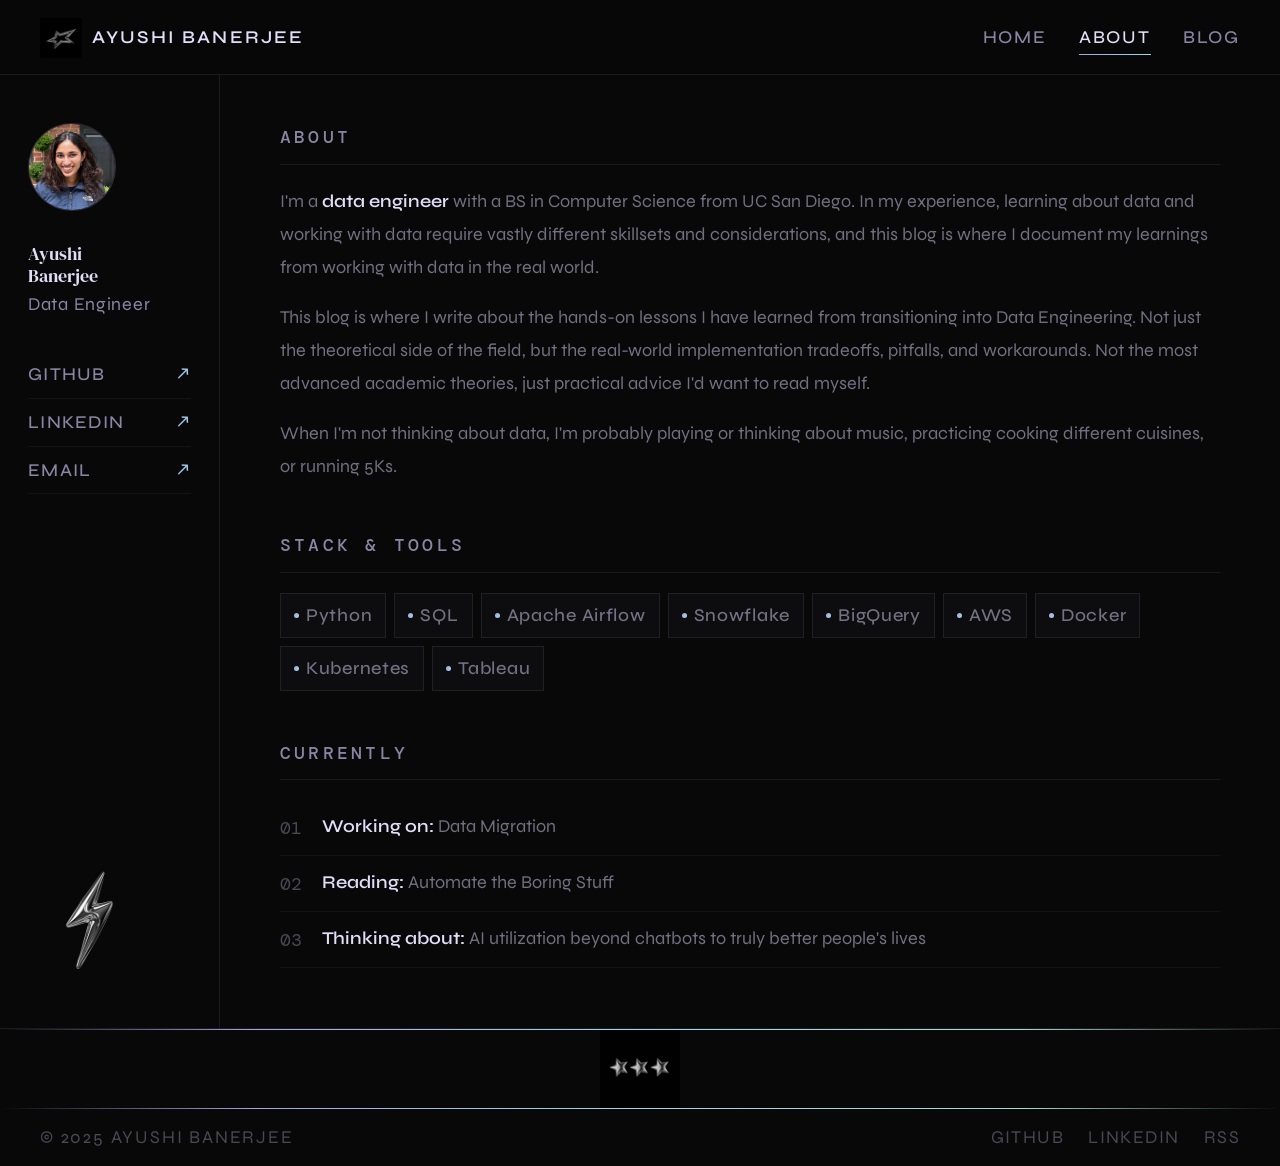
==== about.html @ 38a26781 "Tagging corrections" ====
<!DOCTYPE html>
<html lang="en">
<head>
  <meta charset="UTF-8">
  <meta name="viewport" content="width=device-width, initial-scale=1.0">
  <title>About — Ayushi Banerjee</title>
  <meta name="description" content="Insights from my journey into real-world data engineering applications.">
  <link rel="stylesheet" href="assets/style.css">
  <style>
    body { display: flex; flex-direction: column; min-height: 100vh; }
    main { flex: 1; }

    .about-layout {
      display: grid;
      grid-template-columns: 220px 1fr;
      min-height: calc(100vh - 57px - 96px);
    }

    /* LEFT SIDEBAR */
    .about-sidebar {
      border-right: 0.5px solid var(--border);
      padding: 48px 28px;
      display: flex;
      flex-direction: column;
      gap: 32px;
      position: relative;
    }

    .avatar-ring {
      width: 88px;
      height: 88px;
      border-radius: 50%;
      background: var(--bg-2);
      border: 0.5px solid rgba(180,176,215,0.2);
      display: flex;
      align-items: center;
      justify-content: center;
      overflow: hidden;
      position: relative;
    }

    /* Replace this with your actual photo:
       <img src="assets/images/avatar.jpg" style="width:100%;height:100%;object-fit:cover;"> */
    .avatar-placeholder {
      font-family: var(--font-display);
      font-size: 32px;
      color: var(--text-muted);
      font-style: italic;
    }

    .sidebar-name {
      font-family: var(--font-display);
      font-size: 18px;
      color: var(--text-primary);
      line-height: 1.2;
    }

    .sidebar-role {
      font-size: 18px;
      color: var(--text-muted);
      margin-top: 4px;
      letter-spacing: 0.04em;
    }

    .sidebar-links {
      display: flex;
      flex-direction: column;
      gap: 0;
    }

    .sidebar-link {
      display: flex;
      justify-content: space-between;
      align-items: center;
      padding: 9px 0;
      border-bottom: 0.5px solid var(--border-light);
      font-size: 18px;
      letter-spacing: 0.07em;
      color: var(--text-muted);
      text-transform: uppercase;
      font-weight: 500;
      transition: color 0.2s;
    }

    .sidebar-link:hover { color: var(--text-primary); }

    .sidebar-link .arr {
      background: linear-gradient(90deg, var(--iri-start), var(--iri-mid2));
      -webkit-background-clip: text;
      -webkit-text-fill-color: transparent;
      background-clip: text;
      font-size: 18px;
    }

    .sidebar-sigil {
      width: 100%;
      max-width: 120px;
      object-fit: contain;
      margin-top: auto;
      mix-blend-mode: screen;
    }

    /* RIGHT CONTENT */
    .about-content {
      padding: 48px 60px 60px;
      display: flex;
      flex-direction: column;
      gap: 48px;
    }

    .about-section {}

    .about-section-hd {
      font-family: var(--font-mono);
      font-size: 18px;
      font-weight: 500;
      letter-spacing: 0.18em;
      text-transform: uppercase;
      color: var(--text-muted);
      padding-bottom: 12px;
      border-bottom: 0.5px solid var(--border);
      margin-bottom: 20px;
    }

    .about-bio p {
      font-size: 18px;
      color: var(--text-secondary);
      line-height: 1.85;
    }

    .about-bio p + p { margin-top: 16px; }

    .about-bio strong {
      color: var(--text-primary);
      font-weight: 600;
    }

    /* STACK CHIPS */
    .chips {
      display: flex;
      flex-wrap: wrap;
      gap: 8px;
    }

    .chip {
      display: inline-flex;
      align-items: center;
      gap: 7px;
      background: var(--bg-2);
      border: 0.5px solid var(--border);
      padding: 7px 13px;
      font-size: 18px;
      font-weight: 500;
      color: var(--text-secondary);
      letter-spacing: 0.04em;
      transition: border-color 0.2s, color 0.2s;
    }

    .chip:hover {
      border-color: rgba(180,176,215,0.28);
      color: var(--text-primary);
    }

    .chip-dot {
      width: 5px;
      height: 5px;
      border-radius: 50%;
      background: linear-gradient(135deg, var(--iri-start), var(--iri-mid2));
      flex-shrink: 0;
    }

    /* NOW LIST */
    .now-list {
      display: flex;
      flex-direction: column;
    }

    .now-item {
      display: flex;
      gap: 20px;
      padding: 12px 0;
      border-bottom: 0.5px solid var(--border-light);
    }

    .now-num {
      font-family: var(--font-mono);
      font-size: 18px;
      color: var(--text-faint);
      min-width: 20px;
      padding-top: 2px;
    }

    .now-text {
      font-size: 18px;
      color: var(--text-secondary);
      line-height: 1.6;
    }

    .now-text strong { color: var(--text-primary); font-weight: 600; }
  </style>
</head>
<body>

  <nav class="nav">
    <a href="index.html" class="nav-logo">
      <img class="nav-logo-icon" src="assets/images/star.png" alt="">
      Ayushi Banerjee
    </a>
    <div class="nav-links">
      <a href="index.html">Home</a>
      <a href="about.html" class="active">About</a>
      <a href="blog.html">Blog</a>
    </div>
  </nav>

  <main>
    <div class="about-layout">

      <!-- SIDEBAR -->
      <aside class="about-sidebar">
        <div class="avatar-ring">
          <img src="assets/images/avatar.png" style="width:100%;height:100%;object-fit:cover;">
        </div>

        <div>
          <div class="sidebar-name">Ayushi<br>Banerjee</div>
          <div class="sidebar-role">Data Engineer</div>
        </div>

        <div class="sidebar-links">
          <a href="https://github.com/aybanerj" target="_blank" class="sidebar-link">
            GitHub <span class="arr">↗</span>
          </a>
          <a href="https://linkedin.com/in/ayushibanerjee" target="_blank" class="sidebar-link">
            LinkedIn <span class="arr">↗</span>
          </a>
          <a href="mailto:ayushib2019@gmail.com" class="sidebar-link">
            Email <span class="arr">↗</span>
          </a>
        </div>

        <img class="sidebar-sigil" src="assets/images/lightning.png" alt="">
      </aside>

      <!-- CONTENT -->
      <div class="about-content">

        <div class="about-section">
          <div class="about-section-hd">About</div>
          <div class="about-bio">
            <p>
              I'm a <strong>data engineer</strong> with a BS in Computer Science from UC San Diego. In my experience, learning about data and working with data require vastly different skillsets and considerations, and this blog is where I document my learnings from working with data in the real world.
            </p>
            <p>
              This blog is where I write about the hands-on lessons I have learned from transitioning into Data Engineering. Not just the theoretical side of the field, but the real-world implementation tradeoffs, pitfalls, and workarounds. Not the most advanced academic theories, just practical advice I'd want to read myself.
            </p>
            <p>
              When I'm not thinking about data, I'm probably playing or thinking about music, practicing cooking different cuisines, or running 5Ks.
            </p>
          </div>
        </div>

        <div class="about-section">
          <div class="about-section-hd">Stack &amp; tools</div>
          <div class="chips">
            <div class="chip"><div class="chip-dot"></div>Python</div>
            <div class="chip"><div class="chip-dot"></div>SQL</div>
            <div class="chip"><div class="chip-dot"></div>Apache Airflow</div>
            <div class="chip"><div class="chip-dot"></div>Snowflake</div>
            <div class="chip"><div class="chip-dot"></div>BigQuery</div>
            <div class="chip"><div class="chip-dot"></div>AWS</div>
            <div class="chip"><div class="chip-dot"></div>Docker</div>
            <div class="chip"><div class="chip-dot"></div>Kubernetes</div>
            <div class="chip"><div class="chip-dot"></div>Tableau</div>
          </div>
        </div>

        <div class="about-section">
          <div class="about-section-hd">Currently</div>
          <div class="now-list">
            <div class="now-item">
              <span class="now-num">01</span>
              <span class="now-text"><strong>Working on:</strong> Data Migration</span>
            </div>
            <div class="now-item">
              <span class="now-num">02</span>
              <span class="now-text"><strong>Reading:</strong> Automate the Boring Stuff</span>
            </div>
            <div class="now-item">
              <span class="now-num">03</span>
              <span class="now-text"><strong>Thinking about:</strong> AI utilization beyond chatbots to truly better people's lives</span>
            </div>
          </div>
        </div>

      </div>
    </div>
  </main>

  <footer>
    <div class="footer-chrome-bar">
      <img src="assets/images/footer.png" alt="">
    </div>
    <div class="footer-bottom">
      <span class="footer-copy">© 2025 Ayushi Banerjee</span>
      <div class="footer-links">
        <a href="https://github.com/yourusername" target="_blank">GitHub</a>
        <a href="https://linkedin.com/in/yourusername" target="_blank">LinkedIn</a>
        <a href="feed.xml">RSS</a>
      </div>
    </div>
  </footer>

</body>
</html>
---- assets/style.css ----
/* ============================================
   HANDS-ON DATA ENGINEERING — Ayushi Banerjee
   Global Stylesheet
   ============================================ */

@import url('https://fonts.googleapis.com/css2?family=DM+Serif+Display:ital@0;1&family=DM+Mono:wght@300;400;500&family=Syne:wght@400;500;600;700&display=swap');

/* --- CSS Variables --- */
:root {
  --bg:           #080809;
  --bg-2:         #0d0d10;
  --bg-3:         #111116;
  --border:       rgba(190, 185, 220, 0.10);
  --border-light: rgba(190, 185, 220, 0.06);
  --text-primary:   #e2def8;
  --text-secondary: rgba(200, 196, 226, 0.55);
  --text-muted:     rgba(180, 176, 215, 0.75);
  --text-faint:     rgba(195, 192, 222, 0.35);
  --iri-start: #a8a4e0;
  --iri-mid1:  #c4b8f0;
  --iri-mid2:  #9dd8e8;
  --iri-mid3:  #b8a8f0;
  --iri-end:   #a8d8d0;
  --font-display: 'DM Serif Display', Georgia, serif;
  --font-body:    'Syne', sans-serif;
  --font-mono:    'DM Mono', monospace;
}

/* --- Reset & Base --- */
*, *::before, *::after { box-sizing: border-box; margin: 0; padding: 0; }

html { scroll-behavior: smooth; }

body {
  background: var(--bg);
  color: var(--text-primary);
  font-family: var(--font-body);
  font-size: 18px;
  line-height: 1.6;
  -webkit-font-smoothing: antialiased;
  min-height: 100vh;
}

a { color: inherit; text-decoration: none; }
img { display: block; max-width: 100%; }

/* --- Iridescent Utilities --- */
.iri {
  background: linear-gradient(90deg, var(--iri-start), var(--iri-mid1), var(--iri-mid2), var(--iri-mid3), var(--iri-end));
  -webkit-background-clip: text;
  -webkit-text-fill-color: transparent;
  background-clip: text;
}

.iri-bar {
  height: 1px;
  background: linear-gradient(90deg,
    transparent 0%,
    var(--iri-start) 20%,
    var(--iri-mid2) 40%,
    var(--iri-mid1) 60%,
    var(--iri-end) 80%,
    transparent 100%
  );
}

/* --- Navigation --- */
.nav {
  display: flex;
  align-items: center;
  justify-content: space-between;
  padding: 16px 40px;
  border-bottom: 0.5px solid var(--border);
  position: sticky;
  top: 0;
  z-index: 100;
  background: rgba(8, 8, 9, 0.92);
  backdrop-filter: blur(12px);
  -webkit-backdrop-filter: blur(12px);
}

.nav-logo {
  display: flex;
  align-items: center;
  gap: 10px;
  font-family: var(--font-body);
  font-size: 18px;
  font-weight: 600;
  letter-spacing: 0.12em;
  color: var(--text-primary);
  text-transform: uppercase;
}

.nav-logo-icon {
  width: 42px;
  height: 42px;
  object-fit: fill;
  object-position: 0px 2px;
  border-radius: 2px;
}

.nav-links {
  display: flex;
  align-items: center;
  gap: 32px;
}

.nav-links a {
  font-size: 18px;
  font-weight: 500;
  letter-spacing: 0.10em;
  text-transform: uppercase;
  color: var(--text-muted);
  transition: color 0.2s;
  position: relative;
}

.nav-links a:hover,
.nav-links a.active {
  color: var(--text-primary);
}

.nav-links a.active::after {
  content: '';
  position: absolute;
  bottom: -4px;
  left: 0; right: 0;
  height: 1px;
  background: linear-gradient(90deg, var(--iri-start), var(--iri-mid2));
}

/* --- Footer --- */
footer {
  border-top: 0.5px solid var(--border);
  margin-top: auto;
}

.footer-chrome-bar {
  position: relative;
  height: 80px;
  overflow: hidden;
}

.footer-chrome-bar img {
  width: 100%;
  height: 100%;
  object-fit: contain;
  opacity: 0.8;
  object-position: center 35%;
}

.footer-chrome-bar::before,
.footer-chrome-bar::after {
  content: '';
  position: absolute;
  left: 0; right: 0;
  height: 1px;
  background: linear-gradient(90deg,
    transparent 0%, var(--iri-start) 20%,
    var(--iri-mid2) 50%, var(--iri-end) 80%, transparent 100%
  );
  z-index: 1;
}
.footer-chrome-bar::before { top: 0; }
.footer-chrome-bar::after  { bottom: 0; }

.footer-bottom {
  display: flex;
  justify-content: space-between;
  align-items: center;
  padding: 14px 40px;
}

.footer-copy {
  font-size: 18px;
  letter-spacing: 0.10em;
  color: var(--text-faint);
  text-transform: uppercase;
}

.footer-links {
  display: flex;
  gap: 24px;
}

.footer-links a {
  font-size: 18px;
  letter-spacing: 0.08em;
  color: var(--text-faint);
  text-transform: uppercase;
  transition: color 0.2s;
}

.footer-links a:hover { color: var(--text-muted); }

/* --- Tag Pill --- */
.tag {
  display: inline-block;
  font-size: 18px;
  font-weight: 500;
  letter-spacing: 0.12em;
  text-transform: uppercase;
  color: var(--text-muted);
  border: 0.5px solid rgba(180, 176, 215, 0.18);
  padding: 3px 9px;
  transition: border-color 0.2s, color 0.2s;
}

.tag:hover {
  color: var(--text-secondary);
  border-color: rgba(180, 176, 215, 0.35);
}

/* --- Section Label --- */
.section-label {
  font-size: 18px;
  font-weight: 600;
  letter-spacing: 0.18em;
  text-transform: uppercase;
  color: var(--text-muted);
}

/* --- Animations --- */
@keyframes fadeUp {
  from { opacity: 0; transform: translateY(18px); }
  to   { opacity: 1; transform: translateY(0); }
}

@keyframes shimmer {
  0%   { background-position: -200% center; }
  100% { background-position:  200% center; }
}

.fade-up {
  animation: fadeUp 0.7s ease both;
}
.fade-up-1 { animation-delay: 0.05s; }
.fade-up-2 { animation-delay: 0.15s; }
.fade-up-3 { animation-delay: 0.25s; }
.fade-up-4 { animation-delay: 0.35s; }
.fade-up-5 { animation-delay: 0.45s; }

/* --- Scrollbar --- */
::-webkit-scrollbar { width: 4px; }
::-webkit-scrollbar-track { background: var(--bg); }
::-webkit-scrollbar-thumb { background: rgba(180,176,215,0.2); border-radius: 2px; }
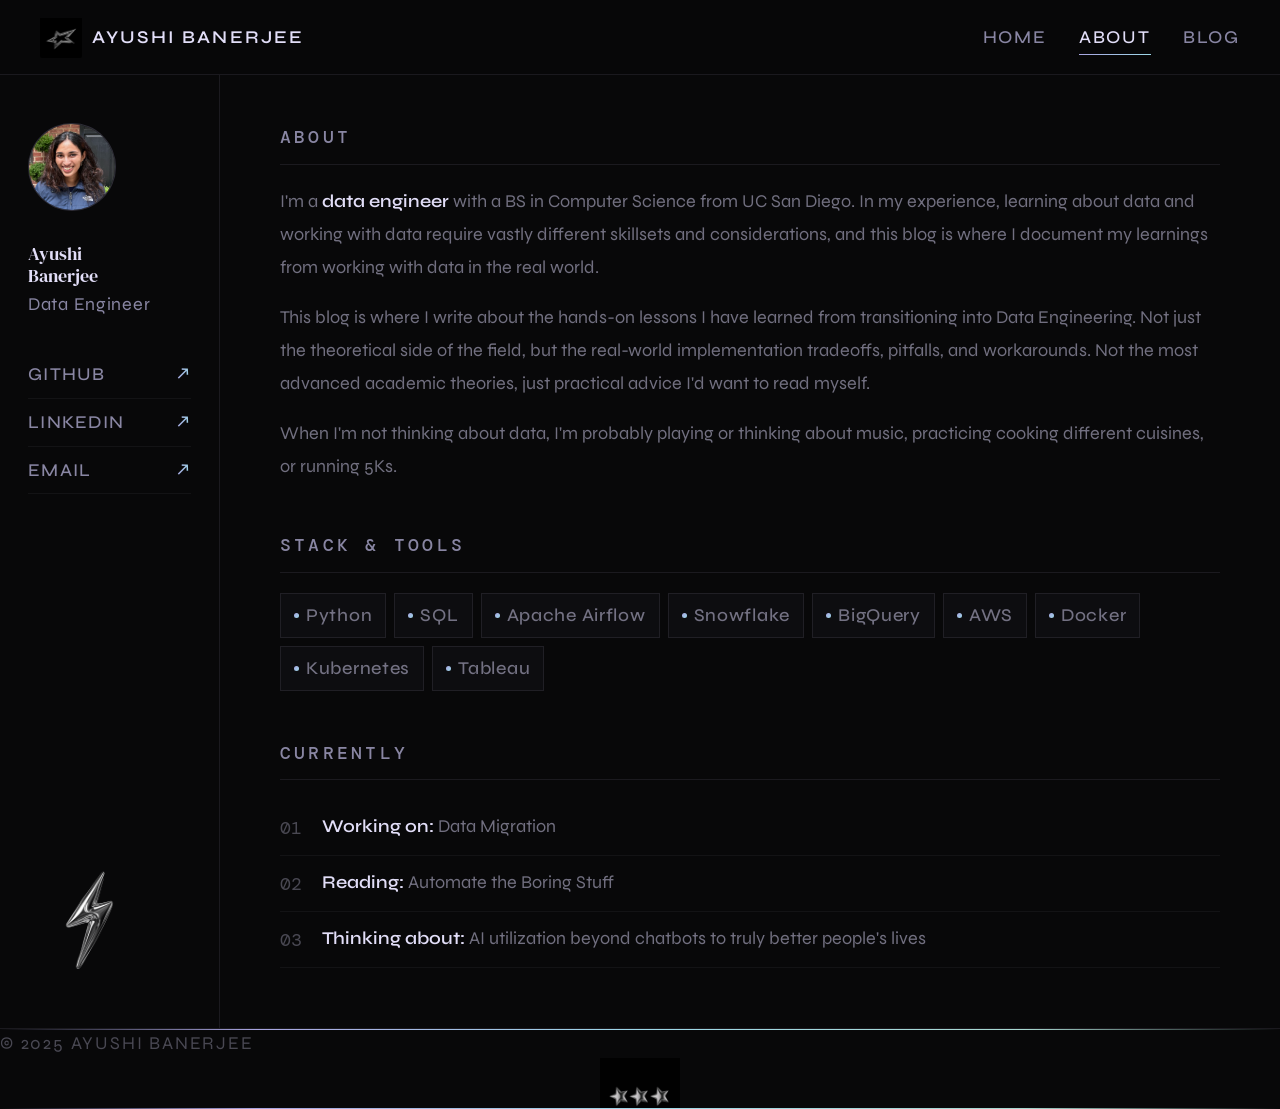
==== commit b9a00992: "Tagging corrections" ====
--- a/about.html
+++ b/about.html
@@ -299,14 +299,11 @@
 
   <footer>
     <div class="footer-chrome-bar">
+      <span class="footer-copy">© 2025 Ayushi Banerjee</span>
       <img src="assets/images/footer.png" alt="">
-    </div>
-    <div class="footer-bottom">
-      <span class="footer-copy">© 2025 Ayushi Banerjee</span>
       <div class="footer-links">
         <a href="https://github.com/yourusername" target="_blank">GitHub</a>
         <a href="https://linkedin.com/in/yourusername" target="_blank">LinkedIn</a>
-        <a href="feed.xml">RSS</a>
       </div>
     </div>
   </footer>
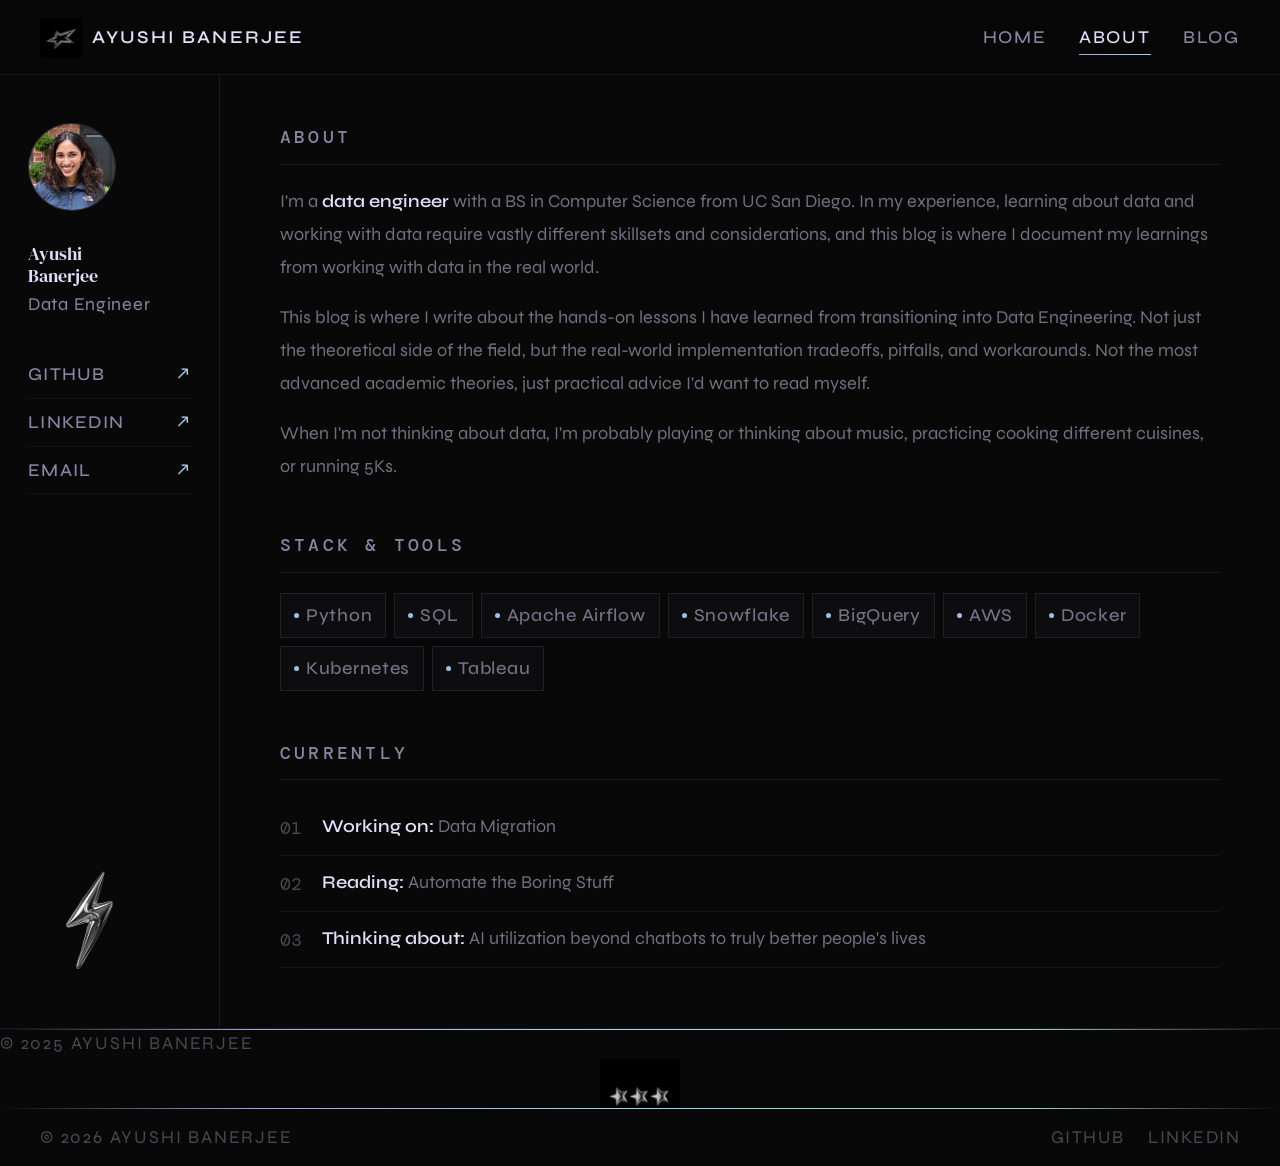
==== commit 6dd610c6: "Tagging corrections" ====
--- a/about.html
+++ b/about.html
@@ -301,9 +301,12 @@
     <div class="footer-chrome-bar">
       <span class="footer-copy">© 2025 Ayushi Banerjee</span>
       <img src="assets/images/footer.png" alt="">
+    </div>
+    <div class="footer-bottom">
+      <span class="footer-copy">© 2026 Ayushi Banerjee</span>
       <div class="footer-links">
-        <a href="https://github.com/yourusername" target="_blank">GitHub</a>
-        <a href="https://linkedin.com/in/yourusername" target="_blank">LinkedIn</a>
+        <a href="https://github.com/aybanerj" target="_blank">GitHub</a>
+        <a href="https://linkedin.com/in/ayushibanerjee" target="_blank">LinkedIn</a>
       </div>
     </div>
   </footer>
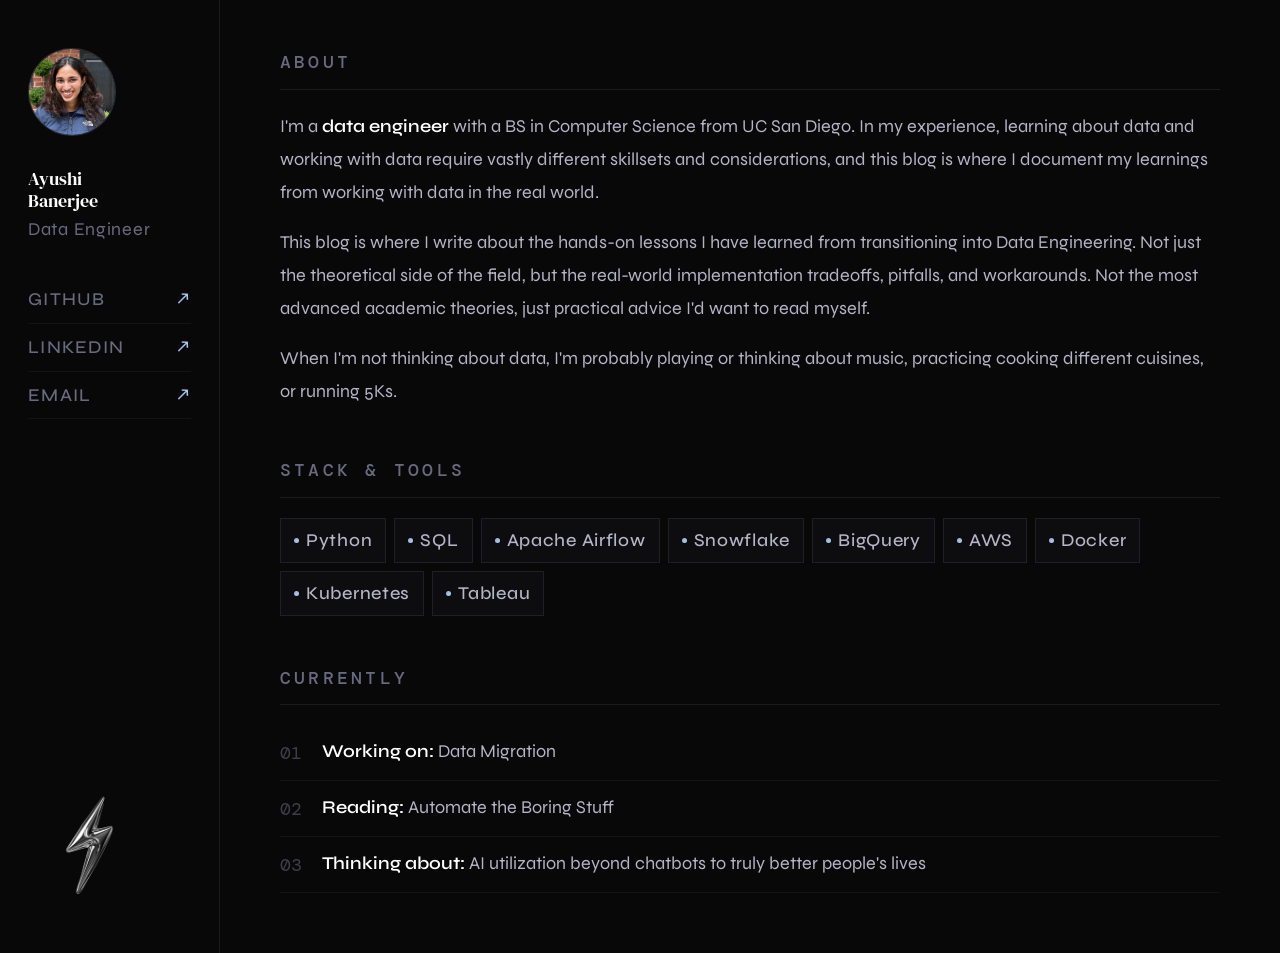
==== commit 373af96a: "Updated layout" ====
--- a/about.html
+++ b/about.html
@@ -200,18 +200,6 @@
   </style>
 </head>
 <body>
-
-  <nav class="nav">
-    <a href="index.html" class="nav-logo">
-      <img class="nav-logo-icon" src="assets/images/star.png" alt="">
-      Ayushi Banerjee
-    </a>
-    <div class="nav-links">
-      <a href="index.html">Home</a>
-      <a href="about.html" class="active">About</a>
-      <a href="blog.html">Blog</a>
-    </div>
-  </nav>
 
   <main>
     <div class="about-layout">
@@ -296,20 +284,6 @@
       </div>
     </div>
   </main>
-
-  <footer>
-    <div class="footer-chrome-bar">
-      <span class="footer-copy">© 2025 Ayushi Banerjee</span>
-      <img src="assets/images/footer.png" alt="">
-    </div>
-    <div class="footer-bottom">
-      <span class="footer-copy">© 2026 Ayushi Banerjee</span>
-      <div class="footer-links">
-        <a href="https://github.com/aybanerj" target="_blank">GitHub</a>
-        <a href="https://linkedin.com/in/ayushibanerjee" target="_blank">LinkedIn</a>
-      </div>
-    </div>
-  </footer>
-
+<script src="assets/components.js"></script>
 </body>
 </html>
--- a/assets/style.css
+++ b/assets/style.css
@@ -12,15 +12,19 @@
   --bg-3:         #111116;
   --border:       rgba(190, 185, 220, 0.10);
   --border-light: rgba(190, 185, 220, 0.06);
-  --text-primary:   #e2def8;
-  --text-secondary: rgba(200, 196, 226, 0.55);
-  --text-muted:     rgba(180, 176, 215, 0.75);
-  --text-faint:     rgba(195, 192, 222, 0.35);
+
+  /* READABILITY FIX: lifted from 0.55 → 0.82 and 1.0 stays full white */
+  --text-primary:   #ffffff;
+  --text-secondary: rgba(220, 217, 240, 0.82);
+  --text-muted:     rgba(190, 185, 225, 0.55);
+  --text-faint:     rgba(180, 176, 215, 0.32);
+
   --iri-start: #a8a4e0;
   --iri-mid1:  #c4b8f0;
   --iri-mid2:  #9dd8e8;
   --iri-mid3:  #b8a8f0;
   --iri-end:   #a8d8d0;
+
   --font-display: 'DM Serif Display', Georgia, serif;
   --font-body:    'Syne', sans-serif;
   --font-mono:    'DM Mono', monospace;
@@ -131,60 +135,75 @@
 
 /* --- Footer --- */
 footer {
+  margin-top: auto;
+}
+
+.footer-chrome {
   border-top: 0.5px solid var(--border);
-  margin-top: auto;
-}
-
-.footer-chrome-bar {
-  position: relative;
+  overflow: hidden;
+}
+
+/* Iridescent 1px rule — reused at top and bottom of footer band */
+.footer-iri-bar {
+  height: 1px;
+  background: linear-gradient(90deg,
+    transparent  0%,
+    var(--iri-start) 20%,
+    var(--iri-mid2)  40%,
+    var(--iri-mid1)  60%,
+    var(--iri-end)   80%,
+    transparent 100%
+  );
+}
+
+/*
+  Three-column footer band:
+  [© copyright]   [chrome image, centred absolutely]   [links]
+*/
+.footer-inner {
+  position: relative;
+  display: flex;
+  align-items: center;
+  justify-content: space-between;
+  padding: 0 40px;
   height: 80px;
   overflow: hidden;
 }
 
-.footer-chrome-bar img {
-  width: 100%;
+/* Chrome image — absolutely centred, behind text */
+.footer-img {
+  position: absolute;
+  left: 50%;
+  top: 50%;
+  transform: translate(-50%, -50%);
   height: 100%;
-  object-fit: contain;
-  opacity: 0.8;
+  width: auto;
+  max-width: 50%;
+  object-fit: cover;
   object-position: center 35%;
-}
-
-.footer-chrome-bar::before,
-.footer-chrome-bar::after {
-  content: '';
-  position: absolute;
-  left: 0; right: 0;
-  height: 1px;
-  background: linear-gradient(90deg,
-    transparent 0%, var(--iri-start) 20%,
-    var(--iri-mid2) 50%, var(--iri-end) 80%, transparent 100%
-  );
-  z-index: 1;
-}
-.footer-chrome-bar::before { top: 0; }
-.footer-chrome-bar::after  { bottom: 0; }
-
-.footer-bottom {
-  display: flex;
-  justify-content: space-between;
-  align-items: center;
-  padding: 14px 40px;
+  opacity: 0.28;
+  pointer-events: none;
+  user-select: none;
 }
 
 .footer-copy {
-  font-size: 18px;
+  font-size: 10px;
   letter-spacing: 0.10em;
   color: var(--text-faint);
   text-transform: uppercase;
+  position: relative;
+  z-index: 1;
 }
 
 .footer-links {
   display: flex;
   gap: 24px;
+  position: relative;
+  z-index: 1;
 }
 
 .footer-links a {
-  font-size: 18px;
+  font-size: 10px;
   letter-spacing: 0.08em;
   color: var(--text-faint);
   text-transform: uppercase;
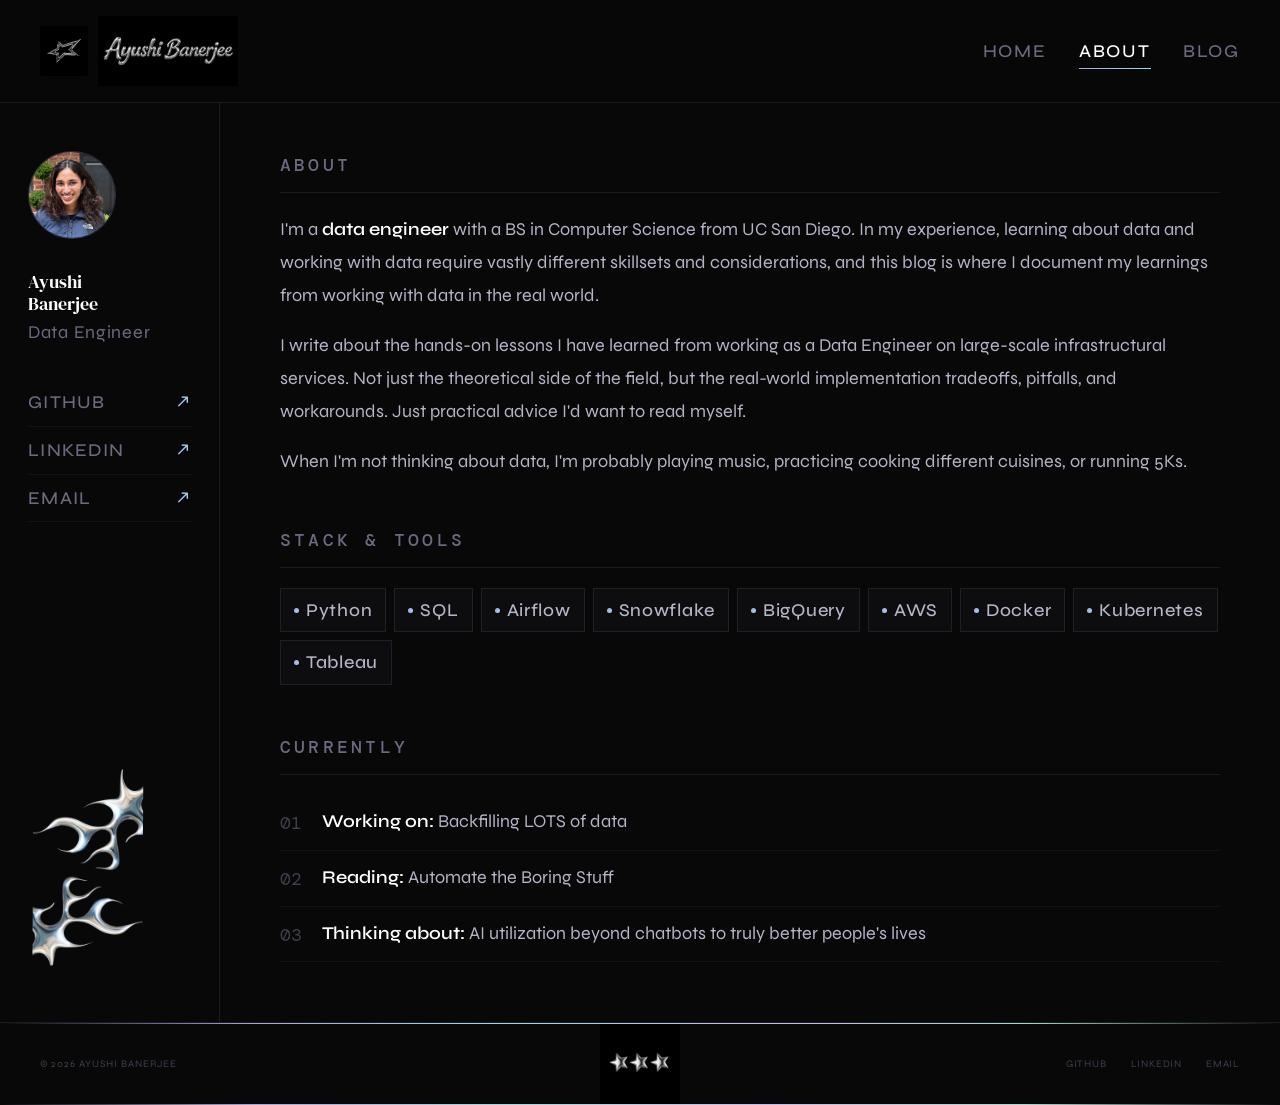
==== commit c20eb7ee: "dbt blog post" ====
--- a/about.html
+++ b/about.html
@@ -227,7 +227,7 @@
           </a>
         </div>
 
-        <img class="sidebar-sigil" src="assets/images/lightning.png" alt="">
+        <img class="sidebar-sigil" src="assets/images/sidebar.png" alt="">
       </aside>
 
       <!-- CONTENT -->
@@ -240,10 +240,10 @@
               I'm a <strong>data engineer</strong> with a BS in Computer Science from UC San Diego. In my experience, learning about data and working with data require vastly different skillsets and considerations, and this blog is where I document my learnings from working with data in the real world.
             </p>
             <p>
-              This blog is where I write about the hands-on lessons I have learned from transitioning into Data Engineering. Not just the theoretical side of the field, but the real-world implementation tradeoffs, pitfalls, and workarounds. Not the most advanced academic theories, just practical advice I'd want to read myself.
+              I write about the hands-on lessons I have learned from working as a Data Engineer on large-scale infrastructural services. Not just the theoretical side of the field, but the real-world implementation tradeoffs, pitfalls, and workarounds. Just practical advice I'd want to read myself.
             </p>
             <p>
-              When I'm not thinking about data, I'm probably playing or thinking about music, practicing cooking different cuisines, or running 5Ks.
+              When I'm not thinking about data, I'm probably playing music, practicing cooking different cuisines, or running 5Ks.
             </p>
           </div>
         </div>
@@ -253,7 +253,7 @@
           <div class="chips">
             <div class="chip"><div class="chip-dot"></div>Python</div>
             <div class="chip"><div class="chip-dot"></div>SQL</div>
-            <div class="chip"><div class="chip-dot"></div>Apache Airflow</div>
+            <div class="chip"><div class="chip-dot"></div>Airflow</div>
             <div class="chip"><div class="chip-dot"></div>Snowflake</div>
             <div class="chip"><div class="chip-dot"></div>BigQuery</div>
             <div class="chip"><div class="chip-dot"></div>AWS</div>
@@ -268,7 +268,7 @@
           <div class="now-list">
             <div class="now-item">
               <span class="now-num">01</span>
-              <span class="now-text"><strong>Working on:</strong> Data Migration</span>
+              <span class="now-text"><strong>Working on:</strong> Backfilling LOTS of data</span>
             </div>
             <div class="now-item">
               <span class="now-num">02</span>
--- a/assets/style.css
+++ b/assets/style.css
@@ -96,11 +96,15 @@
 }
 
 .nav-logo-icon {
-  width: 42px;
-  height: 42px;
+  width: 48px;
+  height: 50px;
   object-fit: fill;
-  object-position: 0px 2px;
   border-radius: 2px;
+}
+
+.nav-header {
+  height: 70px;
+  width: auto;
 }
 
 .nav-links {
@@ -181,7 +185,6 @@
   max-width: 50%;
   object-fit: cover;
   object-position: center 35%;
-  opacity: 0.28;
   pointer-events: none;
   user-select: none;
 }
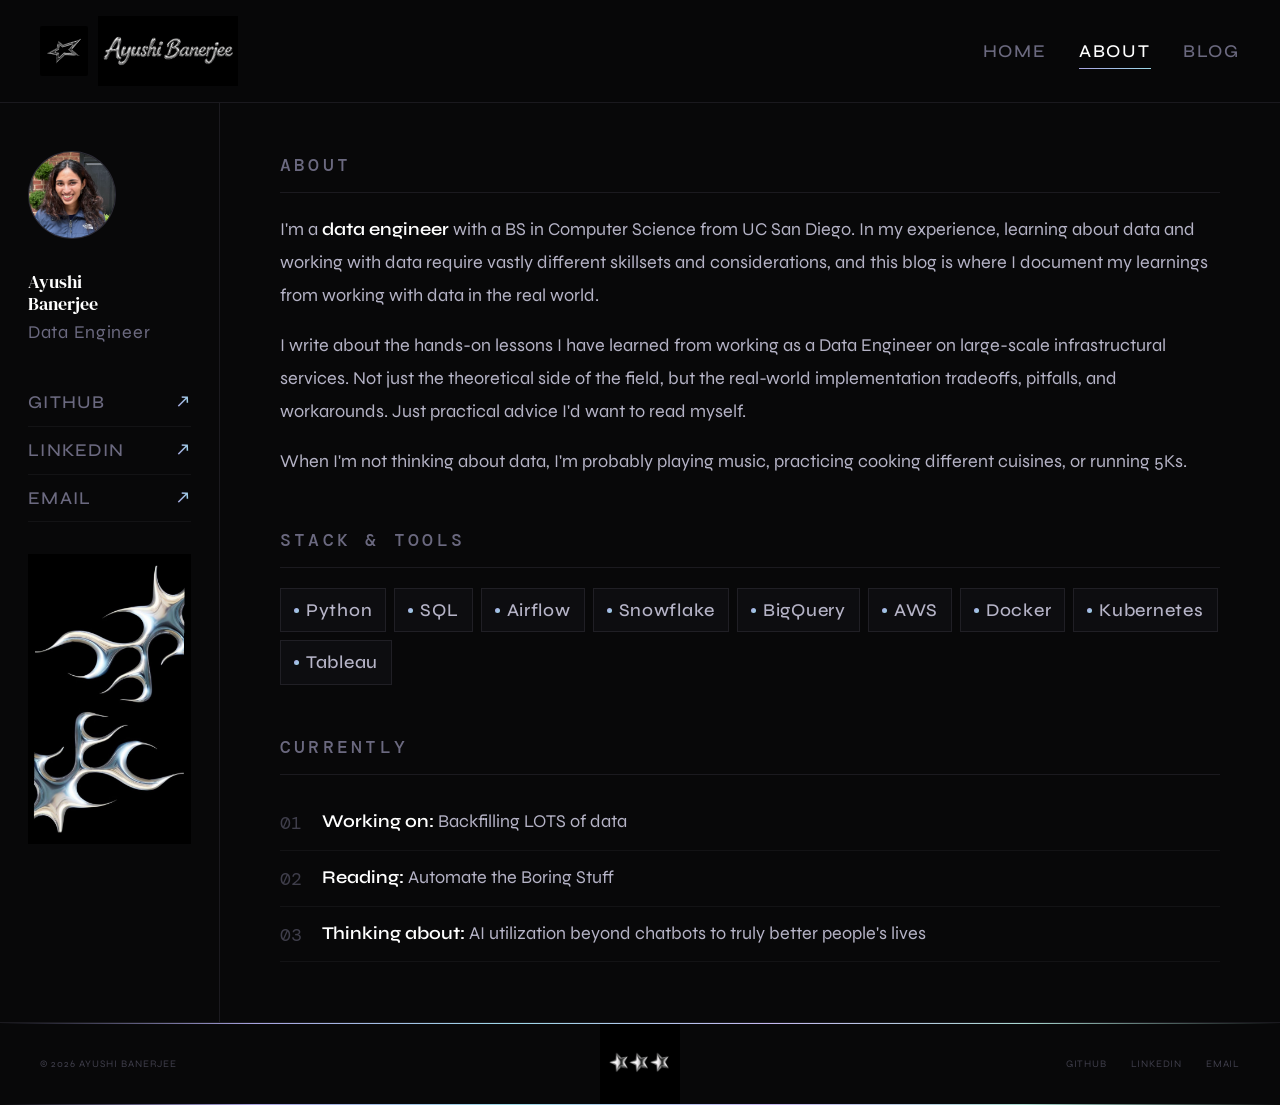
==== commit cfc8414e: "sidebar" ====
--- a/about.html
+++ b/about.html
@@ -226,8 +226,7 @@
             Email <span class="arr">↗</span>
           </a>
         </div>
-
-        <img class="sidebar-sigil" src="assets/images/sidebar.png" alt="">
+        <img class="sb-sigil" src="assets/images/sidebar.png" alt="">
       </aside>
 
       <!-- CONTENT -->
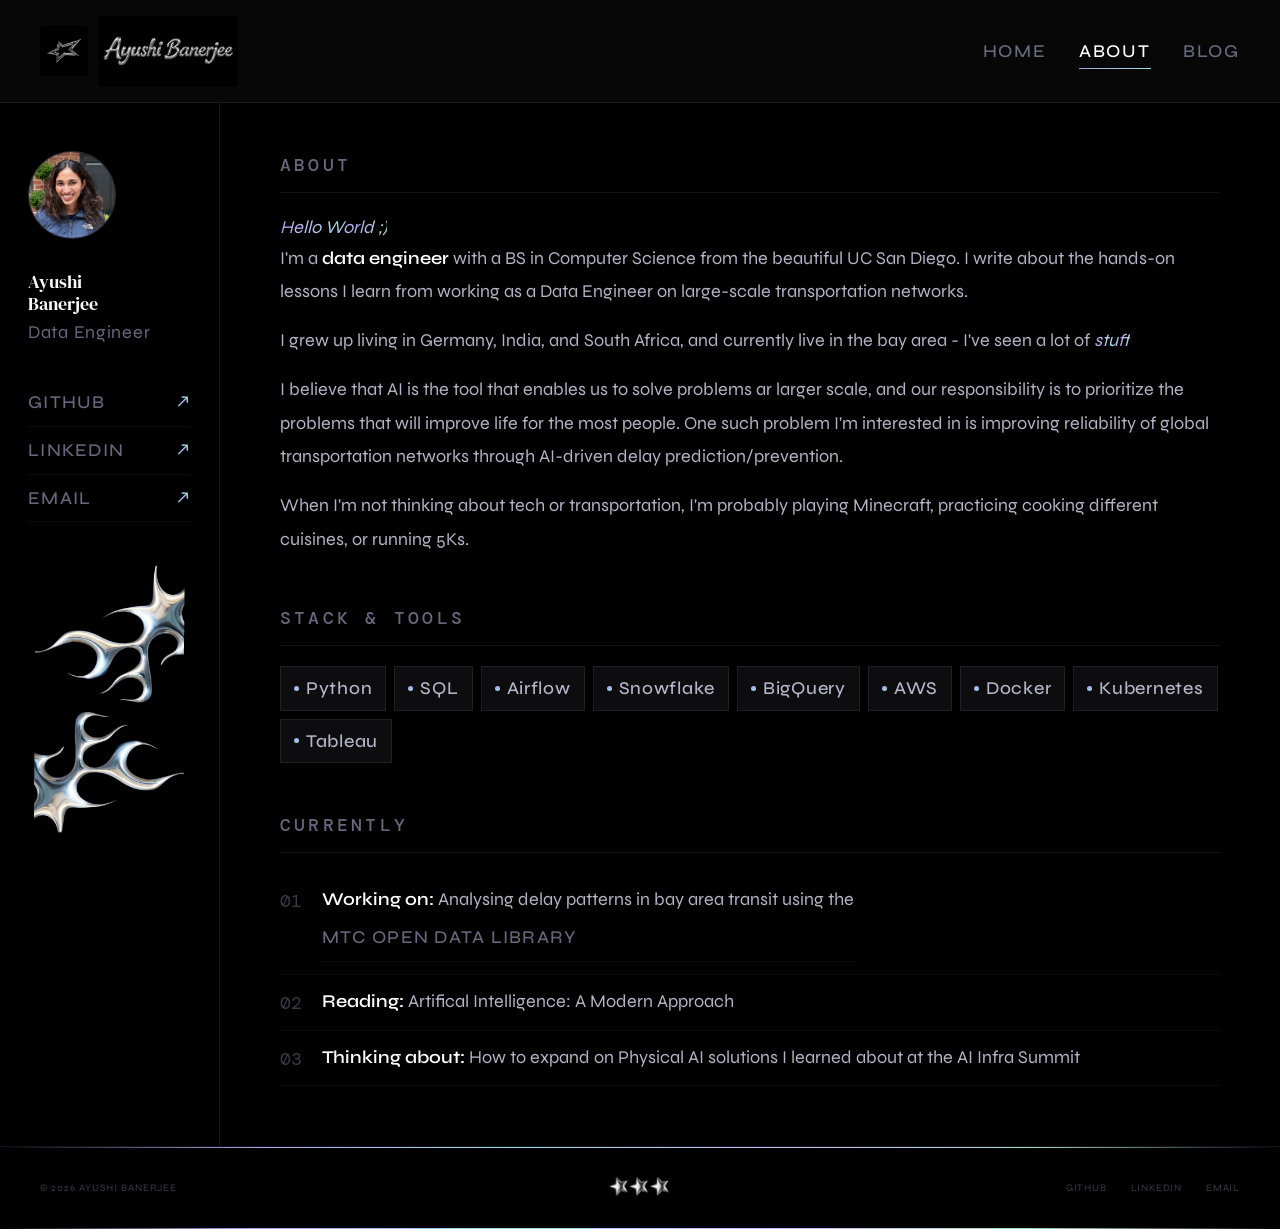
==== commit 167798fb: "updating about" ====
--- a/about.html
+++ b/about.html
@@ -235,14 +235,18 @@
         <div class="about-section">
           <div class="about-section-hd">About</div>
           <div class="about-bio">
-            <p>
-              I'm a <strong>data engineer</strong> with a BS in Computer Science from UC San Diego. In my experience, learning about data and working with data require vastly different skillsets and considerations, and this blog is where I document my learnings from working with data in the real world.
+            <em class="iri">Hello World ;)</em>
+            <p>
+              I'm a <strong>data engineer</strong> with a BS in Computer Science from the beautiful UC San Diego. I write about the hands-on lessons I learn from working as a Data Engineer on large-scale transportation networks.
             </p>
             <p>
-              I write about the hands-on lessons I have learned from working as a Data Engineer on large-scale infrastructural services. Not just the theoretical side of the field, but the real-world implementation tradeoffs, pitfalls, and workarounds. Just practical advice I'd want to read myself.
+              I grew up living in Germany, India, and South Africa, and currently live in the bay area - I've seen a lot of <em class="iri">stuff</em>
+            </p>  
+            <p>
+              I believe that AI is the tool that enables us to solve problems ar larger scale, and our responsibility is to prioritize the problems that will improve life for the most people. One such problem I'm interested in is improving reliability of global transportation networks through AI-driven delay prediction/prevention.
             </p>
             <p>
-              When I'm not thinking about data, I'm probably playing music, practicing cooking different cuisines, or running 5Ks.
+              When I'm not thinking about tech or transportation, I'm probably playing Minecraft, practicing cooking different cuisines, or running 5Ks.
             </p>
           </div>
         </div>
@@ -267,15 +271,16 @@
           <div class="now-list">
             <div class="now-item">
               <span class="now-num">01</span>
-              <span class="now-text"><strong>Working on:</strong> Backfilling LOTS of data</span>
+              <span class="now-text"><strong>Working on:</strong> Analysing delay patterns in bay area transit using the <a href="https://mtc.ca.gov/tools-resources/data-tools/open-data-library" target="_blank" class="sidebar-link">
+            MTC Open Data Library</a></span>
             </div>
             <div class="now-item">
               <span class="now-num">02</span>
-              <span class="now-text"><strong>Reading:</strong> Automate the Boring Stuff</span>
+              <span class="now-text"><strong>Reading:</strong> Artifical Intelligence: A Modern Approach</span>
             </div>
             <div class="now-item">
               <span class="now-num">03</span>
-              <span class="now-text"><strong>Thinking about:</strong> AI utilization beyond chatbots to truly better people's lives</span>
+              <span class="now-text"><strong>Thinking about:</strong> How to expand on Physical AI solutions I learned about at the AI Infra Summit</span>
             </div>
           </div>
         </div>
--- a/assets/style.css
+++ b/assets/style.css
@@ -7,7 +7,7 @@
 
 /* --- CSS Variables --- */
 :root {
-  --bg:           #080809;
+  --bg:           #000000;
   --bg-2:         #0d0d10;
   --bg-3:         #111116;
   --border:       rgba(190, 185, 220, 0.10);
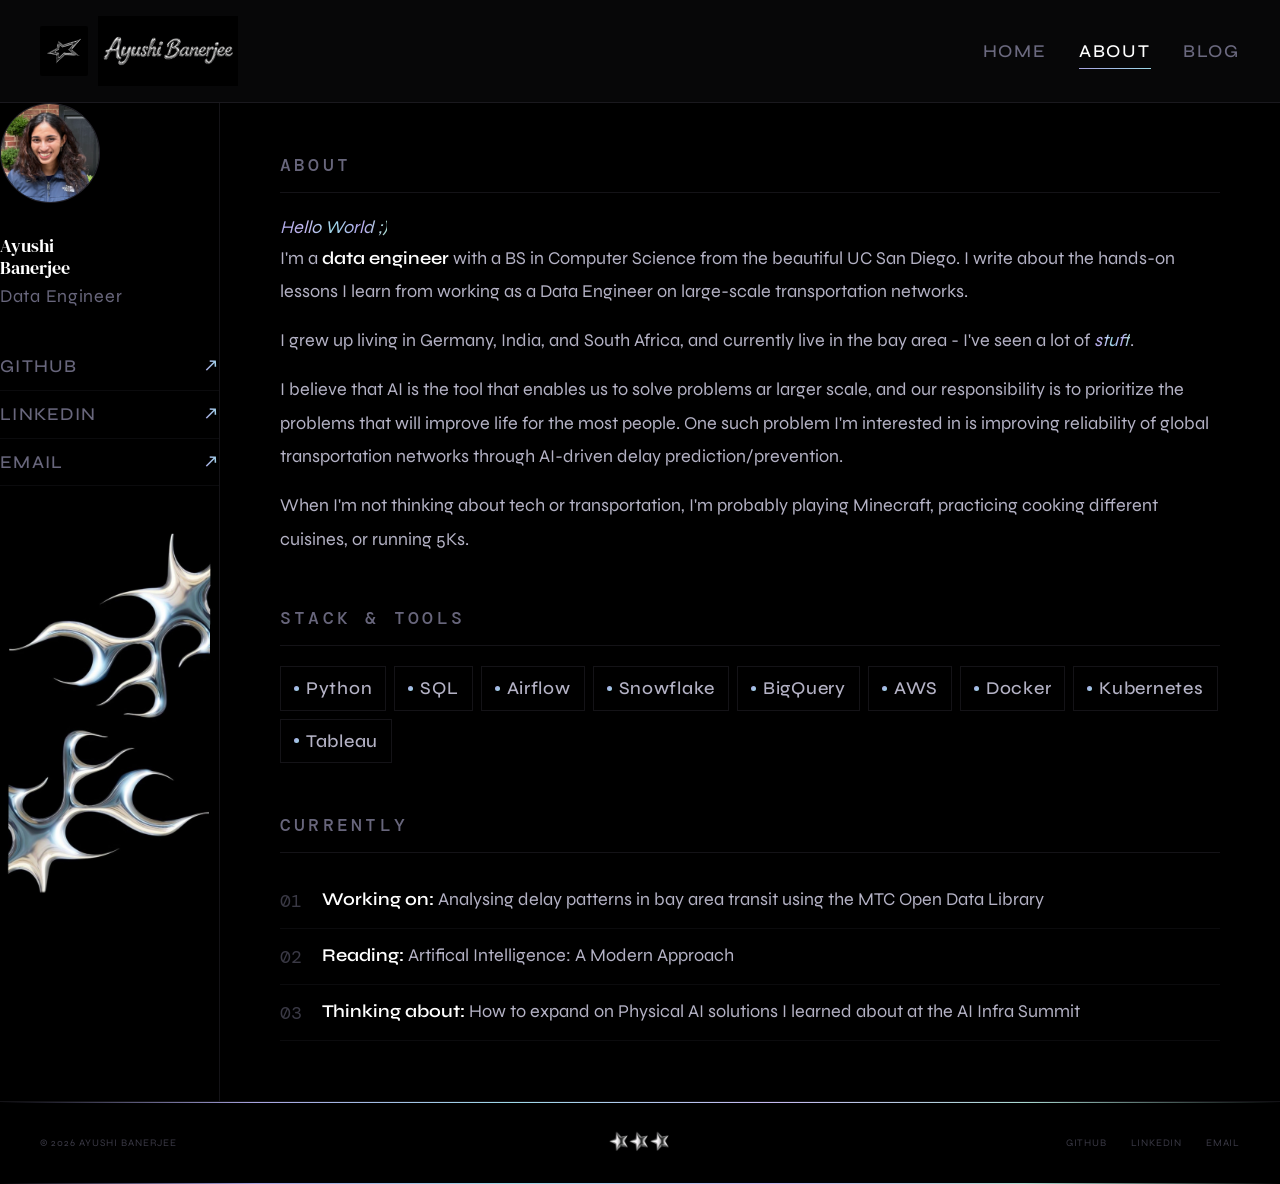
==== commit 164fe1a2: "UI adjustments" ====
--- a/about.html
+++ b/about.html
@@ -19,7 +19,6 @@
     /* LEFT SIDEBAR */
     .about-sidebar {
       border-right: 0.5px solid var(--border);
-      padding: 48px 28px;
       display: flex;
       flex-direction: column;
       gap: 32px;
@@ -27,8 +26,8 @@
     }
 
     .avatar-ring {
-      width: 88px;
-      height: 88px;
+      width: 100px;
+      height: 100px;
       border-radius: 50%;
       background: var(--bg-2);
       border: 0.5px solid rgba(180,176,215,0.2);
@@ -240,7 +239,7 @@
               I'm a <strong>data engineer</strong> with a BS in Computer Science from the beautiful UC San Diego. I write about the hands-on lessons I learn from working as a Data Engineer on large-scale transportation networks.
             </p>
             <p>
-              I grew up living in Germany, India, and South Africa, and currently live in the bay area - I've seen a lot of <em class="iri">stuff</em>
+              I grew up living in Germany, India, and South Africa, and currently live in the bay area - I've seen a lot of <em class="iri">stuff</em>.
             </p>  
             <p>
               I believe that AI is the tool that enables us to solve problems ar larger scale, and our responsibility is to prioritize the problems that will improve life for the most people. One such problem I'm interested in is improving reliability of global transportation networks through AI-driven delay prediction/prevention.
@@ -271,7 +270,7 @@
           <div class="now-list">
             <div class="now-item">
               <span class="now-num">01</span>
-              <span class="now-text"><strong>Working on:</strong> Analysing delay patterns in bay area transit using the <a href="https://mtc.ca.gov/tools-resources/data-tools/open-data-library" target="_blank" class="sidebar-link">
+              <span class="now-text"><strong>Working on:</strong> Analysing delay patterns in bay area transit using the <a href="https://mtc.ca.gov/tools-resources/data-tools/open-data-library" target="_blank">
             MTC Open Data Library</a></span>
             </div>
             <div class="now-item">
--- a/assets/style.css
+++ b/assets/style.css
@@ -8,7 +8,7 @@
 /* --- CSS Variables --- */
 :root {
   --bg:           #000000;
-  --bg-2:         #0d0d10;
+  --bg-2:         #000000;
   --bg-3:         #111116;
   --border:       rgba(190, 185, 220, 0.10);
   --border-light: rgba(190, 185, 220, 0.06);
